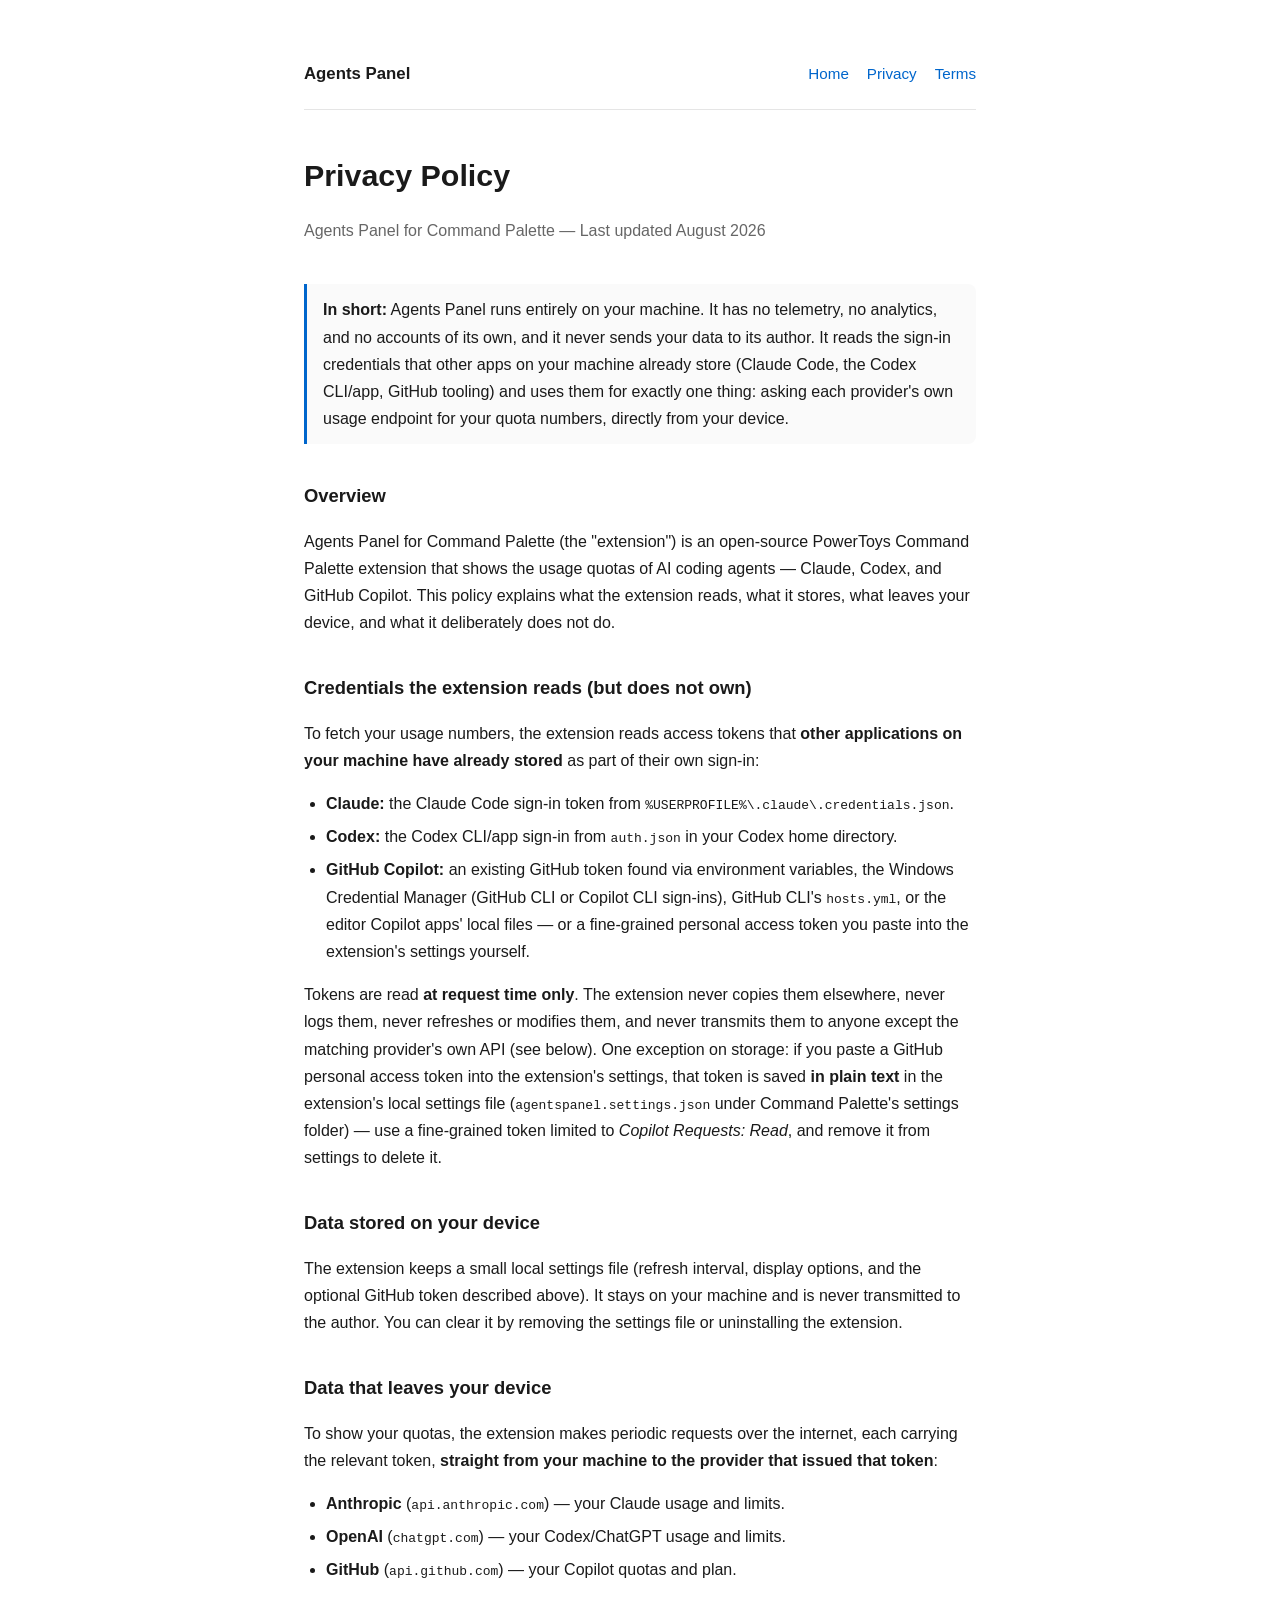
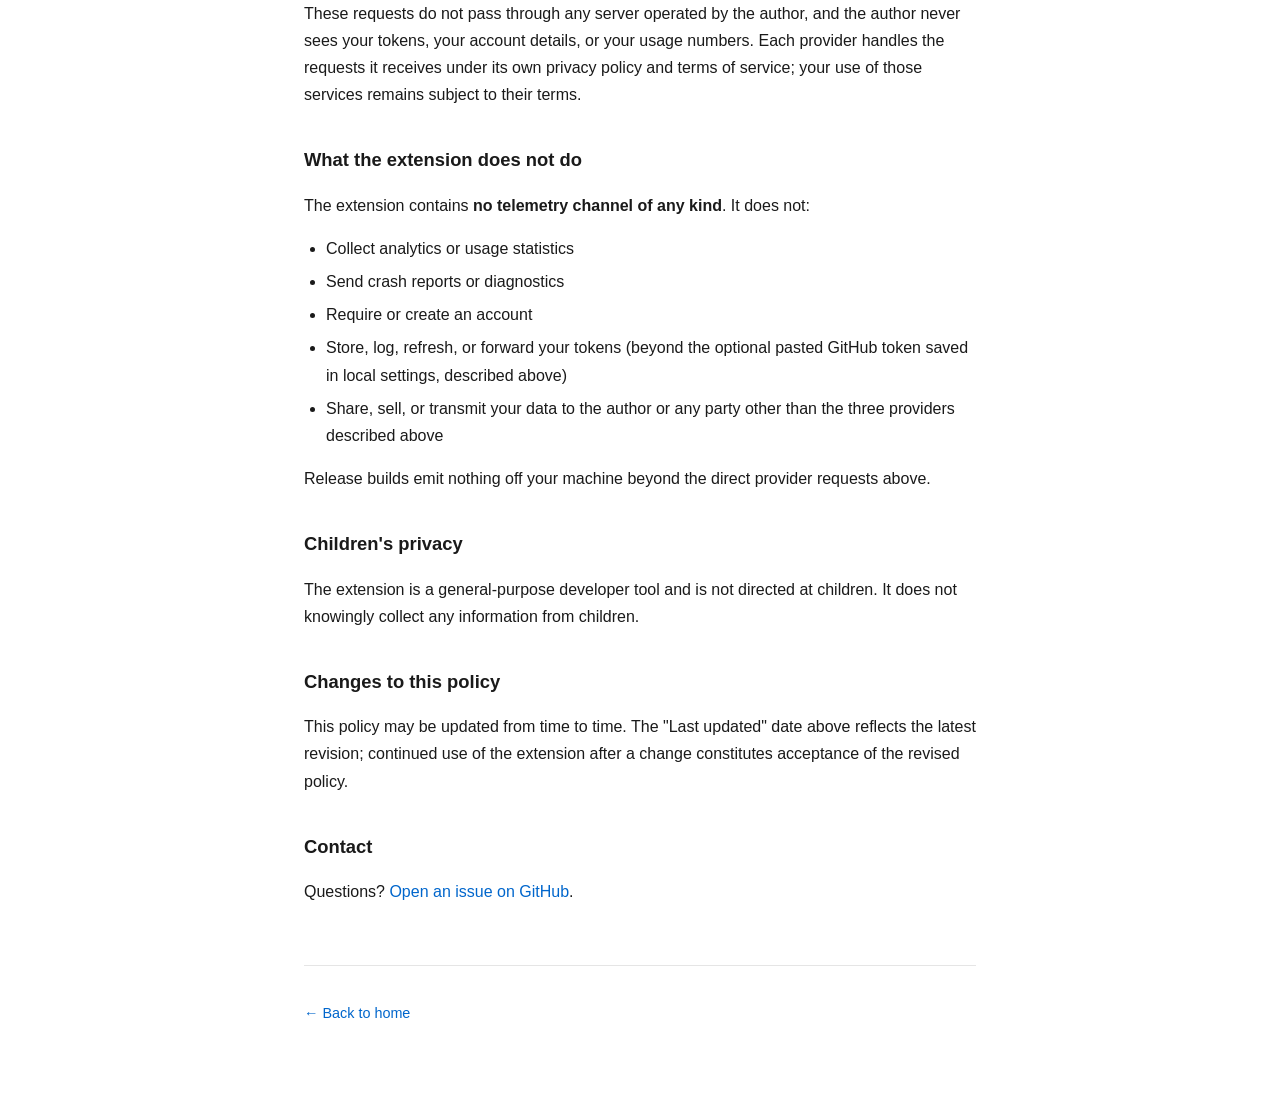
==== docs/privacy.html @ c9f559b7 "prep release" ====
<!DOCTYPE html>
<html lang="en">
<head>
  <meta charset="UTF-8" />
  <meta name="viewport" content="width=device-width, initial-scale=1.0" />
  <title>Privacy Policy — Agents Panel for Command Palette</title>
  <link rel="stylesheet" href="style.css" />
</head>
<body>
  <header class="site">
    <span class="name">Agents Panel</span>
    <nav>
      <a href="index.html">Home</a>
      <a href="privacy.html">Privacy</a>
      <a href="terms.html">Terms</a>
    </nav>
  </header>

  <h1>Privacy Policy</h1>
  <p class="subtitle">Agents Panel for Command Palette &mdash; Last updated August 2026</p>

  <div class="disclaimer">
    <strong>In short:</strong> Agents Panel runs entirely on your machine. It has no telemetry, no analytics, and no accounts of its own, and it never sends your data to its author. It reads the sign-in credentials that other apps on your machine already store (Claude Code, the Codex CLI/app, GitHub tooling) and uses them for exactly one thing: asking each provider's own usage endpoint for your quota numbers, directly from your device.
  </div>

  <h2>Overview</h2>
  <p>Agents Panel for Command Palette (the "extension") is an open-source PowerToys Command Palette extension that shows the usage quotas of AI coding agents &mdash; Claude, Codex, and GitHub Copilot. This policy explains what the extension reads, what it stores, what leaves your device, and what it deliberately does not do.</p>

  <h2>Credentials the extension reads (but does not own)</h2>
  <p>To fetch your usage numbers, the extension reads access tokens that <strong>other applications on your machine have already stored</strong> as part of their own sign-in:</p>
  <ul>
    <li><strong>Claude:</strong> the Claude Code sign-in token from <code>%USERPROFILE%\.claude\.credentials.json</code>.</li>
    <li><strong>Codex:</strong> the Codex CLI/app sign-in from <code>auth.json</code> in your Codex home directory.</li>
    <li><strong>GitHub Copilot:</strong> an existing GitHub token found via environment variables, the Windows Credential Manager (GitHub CLI or Copilot CLI sign-ins), GitHub CLI's <code>hosts.yml</code>, or the editor Copilot apps' local files &mdash; or a fine-grained personal access token you paste into the extension's settings yourself.</li>
  </ul>
  <p>Tokens are read <strong>at request time only</strong>. The extension never copies them elsewhere, never logs them, never refreshes or modifies them, and never transmits them to anyone except the matching provider's own API (see below). One exception on storage: if you paste a GitHub personal access token into the extension's settings, that token is saved <strong>in plain text</strong> in the extension's local settings file (<code>agentspanel.settings.json</code> under Command Palette's settings folder) &mdash; use a fine-grained token limited to <em>Copilot Requests: Read</em>, and remove it from settings to delete it.</p>

  <h2>Data stored on your device</h2>
  <p>The extension keeps a small local settings file (refresh interval, display options, and the optional GitHub token described above). It stays on your machine and is never transmitted to the author. You can clear it by removing the settings file or uninstalling the extension.</p>

  <h2>Data that leaves your device</h2>
  <p>To show your quotas, the extension makes periodic requests over the internet, each carrying the relevant token, <strong>straight from your machine to the provider that issued that token</strong>:</p>
  <ul>
    <li><strong>Anthropic</strong> (<code>api.anthropic.com</code>) &mdash; your Claude usage and limits.</li>
    <li><strong>OpenAI</strong> (<code>chatgpt.com</code>) &mdash; your Codex/ChatGPT usage and limits.</li>
    <li><strong>GitHub</strong> (<code>api.github.com</code>) &mdash; your Copilot quotas and plan.</li>
  </ul>
  <p>These requests do not pass through any server operated by the author, and the author never sees your tokens, your account details, or your usage numbers. Each provider handles the requests it receives under its own privacy policy and terms of service; your use of those services remains subject to their terms.</p>

  <h2>What the extension does not do</h2>
  <p>The extension contains <strong>no telemetry channel of any kind</strong>. It does not:</p>
  <ul>
    <li>Collect analytics or usage statistics</li>
    <li>Send crash reports or diagnostics</li>
    <li>Require or create an account</li>
    <li>Store, log, refresh, or forward your tokens (beyond the optional pasted GitHub token saved in local settings, described above)</li>
    <li>Share, sell, or transmit your data to the author or any party other than the three providers described above</li>
  </ul>
  <p>Release builds emit nothing off your machine beyond the direct provider requests above.</p>

  <h2>Children's privacy</h2>
  <p>The extension is a general-purpose developer tool and is not directed at children. It does not knowingly collect any information from children.</p>

  <h2>Changes to this policy</h2>
  <p>This policy may be updated from time to time. The "Last updated" date above reflects the latest revision; continued use of the extension after a change constitutes acceptance of the revised policy.</p>

  <h2>Contact</h2>
  <p>Questions? <a href="https://github.com/CostaFot/agents-panel-extension/issues">Open an issue on GitHub</a>.</p>

  <footer class="site">
    <p><a href="index.html">&larr; Back to home</a></p>
  </footer>
</body>
</html>
---- docs/style.css ----
:root {
  --bg: #ffffff;
  --fg: #1a1a1a;
  --muted: #666666;
  --link: #0066cc;
  --border: #e5e5e5;
  --card: #fafafa;
}

@media (prefers-color-scheme: dark) {
  :root {
    --bg: #15171a;
    --fg: #e8e8e8;
    --muted: #9aa0a6;
    --link: #5aa9ff;
    --border: #2a2d31;
    --card: #1c1f23;
  }
}

* { box-sizing: border-box; }

body {
  font-family: -apple-system, BlinkMacSystemFont, "Segoe UI", Roboto, sans-serif;
  max-width: 720px;
  margin: 0 auto;
  padding: 60px 24px 80px;
  color: var(--fg);
  background: var(--bg);
  line-height: 1.7;
}

a { color: var(--link); text-decoration: none; }
a:hover { text-decoration: underline; }

header.site {
  display: flex;
  align-items: center;
  gap: 12px;
  margin-bottom: 40px;
  padding-bottom: 20px;
  border-bottom: 1px solid var(--border);
}
header.site .name { font-weight: 600; font-size: 1.05rem; }
header.site nav { margin-left: auto; display: flex; gap: 18px; font-size: 0.95rem; }

h1 { font-size: 1.9rem; margin-bottom: 4px; }
h2 { font-size: 1.15rem; margin-top: 36px; }
.subtitle { color: var(--muted); margin-bottom: 40px; }

ul { padding-left: 22px; }
li { margin: 6px 0; }

.cards { display: grid; gap: 16px; margin-top: 32px; }
.card {
  display: block;
  border: 1px solid var(--border);
  background: var(--card);
  border-radius: 10px;
  padding: 18px 20px;
}
.card:hover { border-color: var(--link); text-decoration: none; }
.card .title { font-weight: 600; font-size: 1.05rem; color: var(--fg); }
.card .desc { color: var(--muted); font-size: 0.95rem; margin-top: 4px; }

footer.site {
  margin-top: 60px;
  padding-top: 20px;
  border-top: 1px solid var(--border);
  color: var(--muted);
  font-size: 0.9rem;
}

.disclaimer {
  border-left: 3px solid var(--link);
  background: var(--card);
  padding: 12px 16px;
  border-radius: 0 8px 8px 0;
  margin: 24px 0;
}
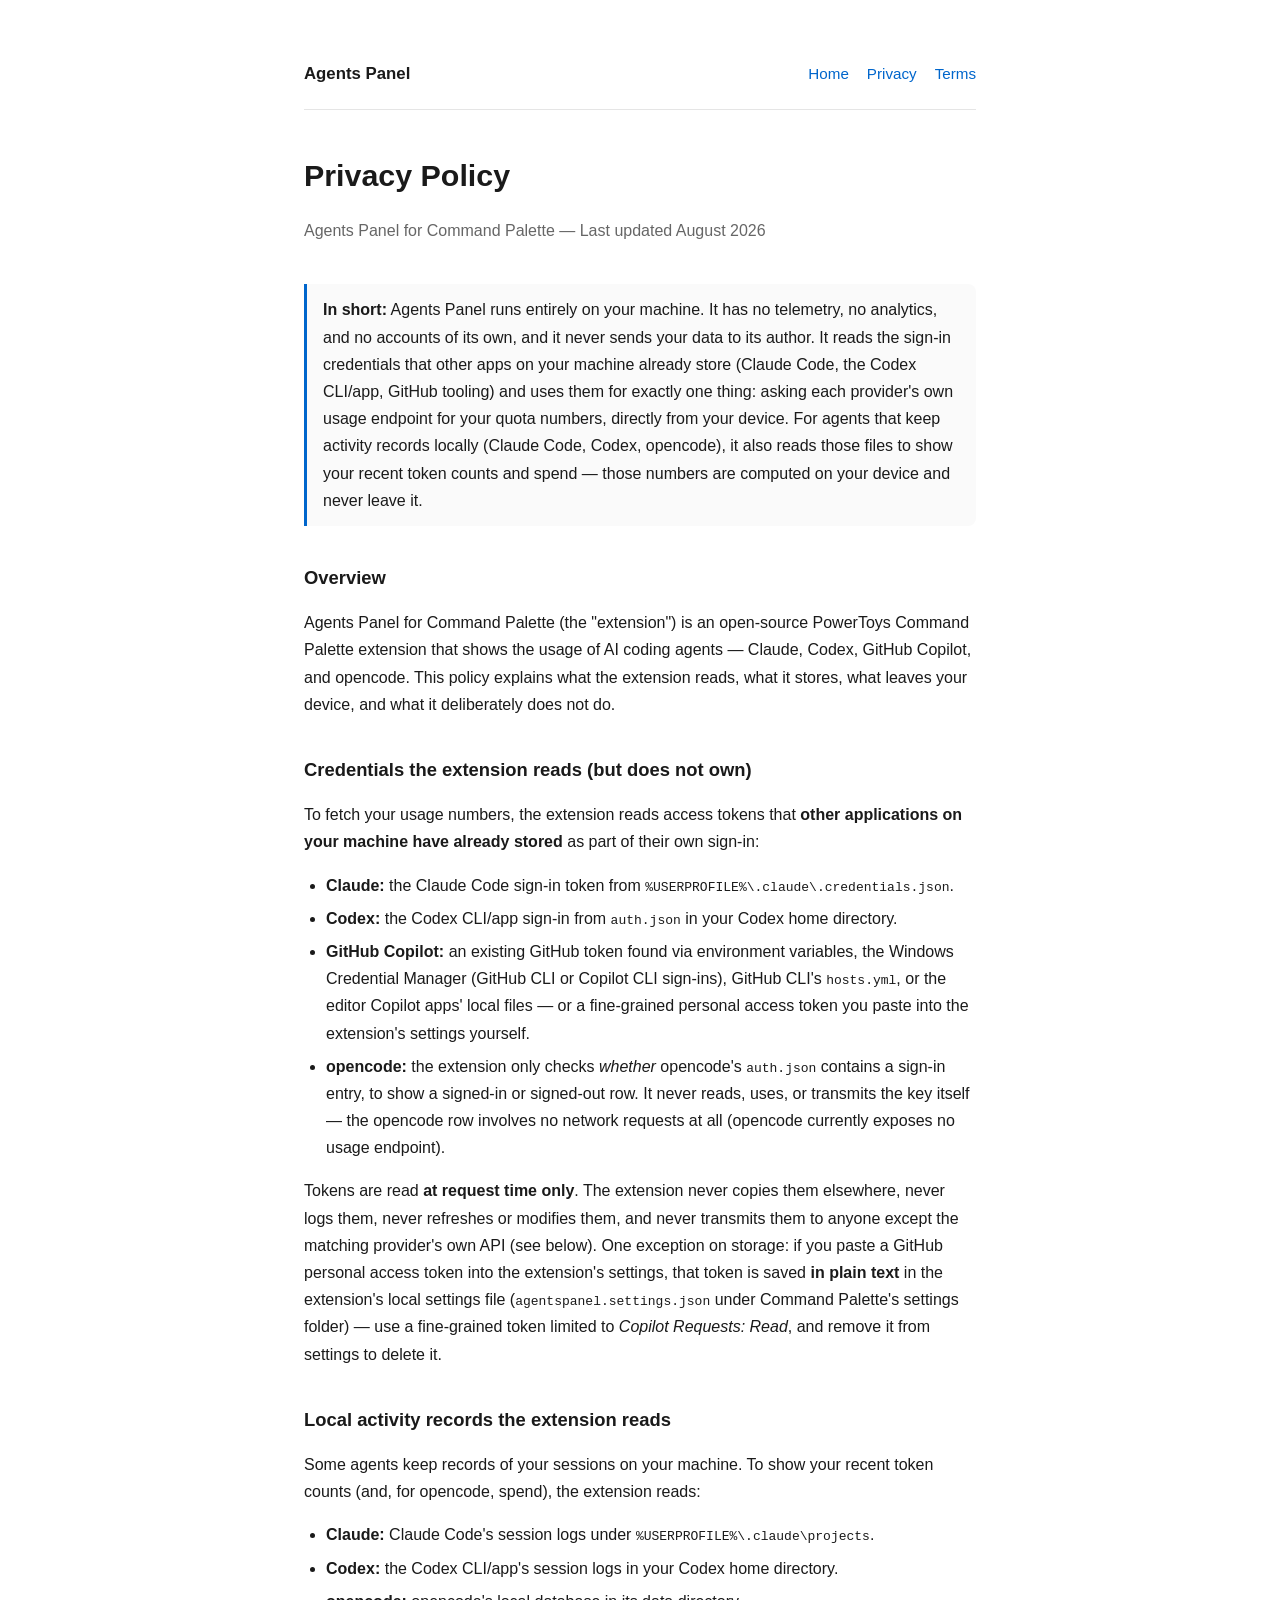
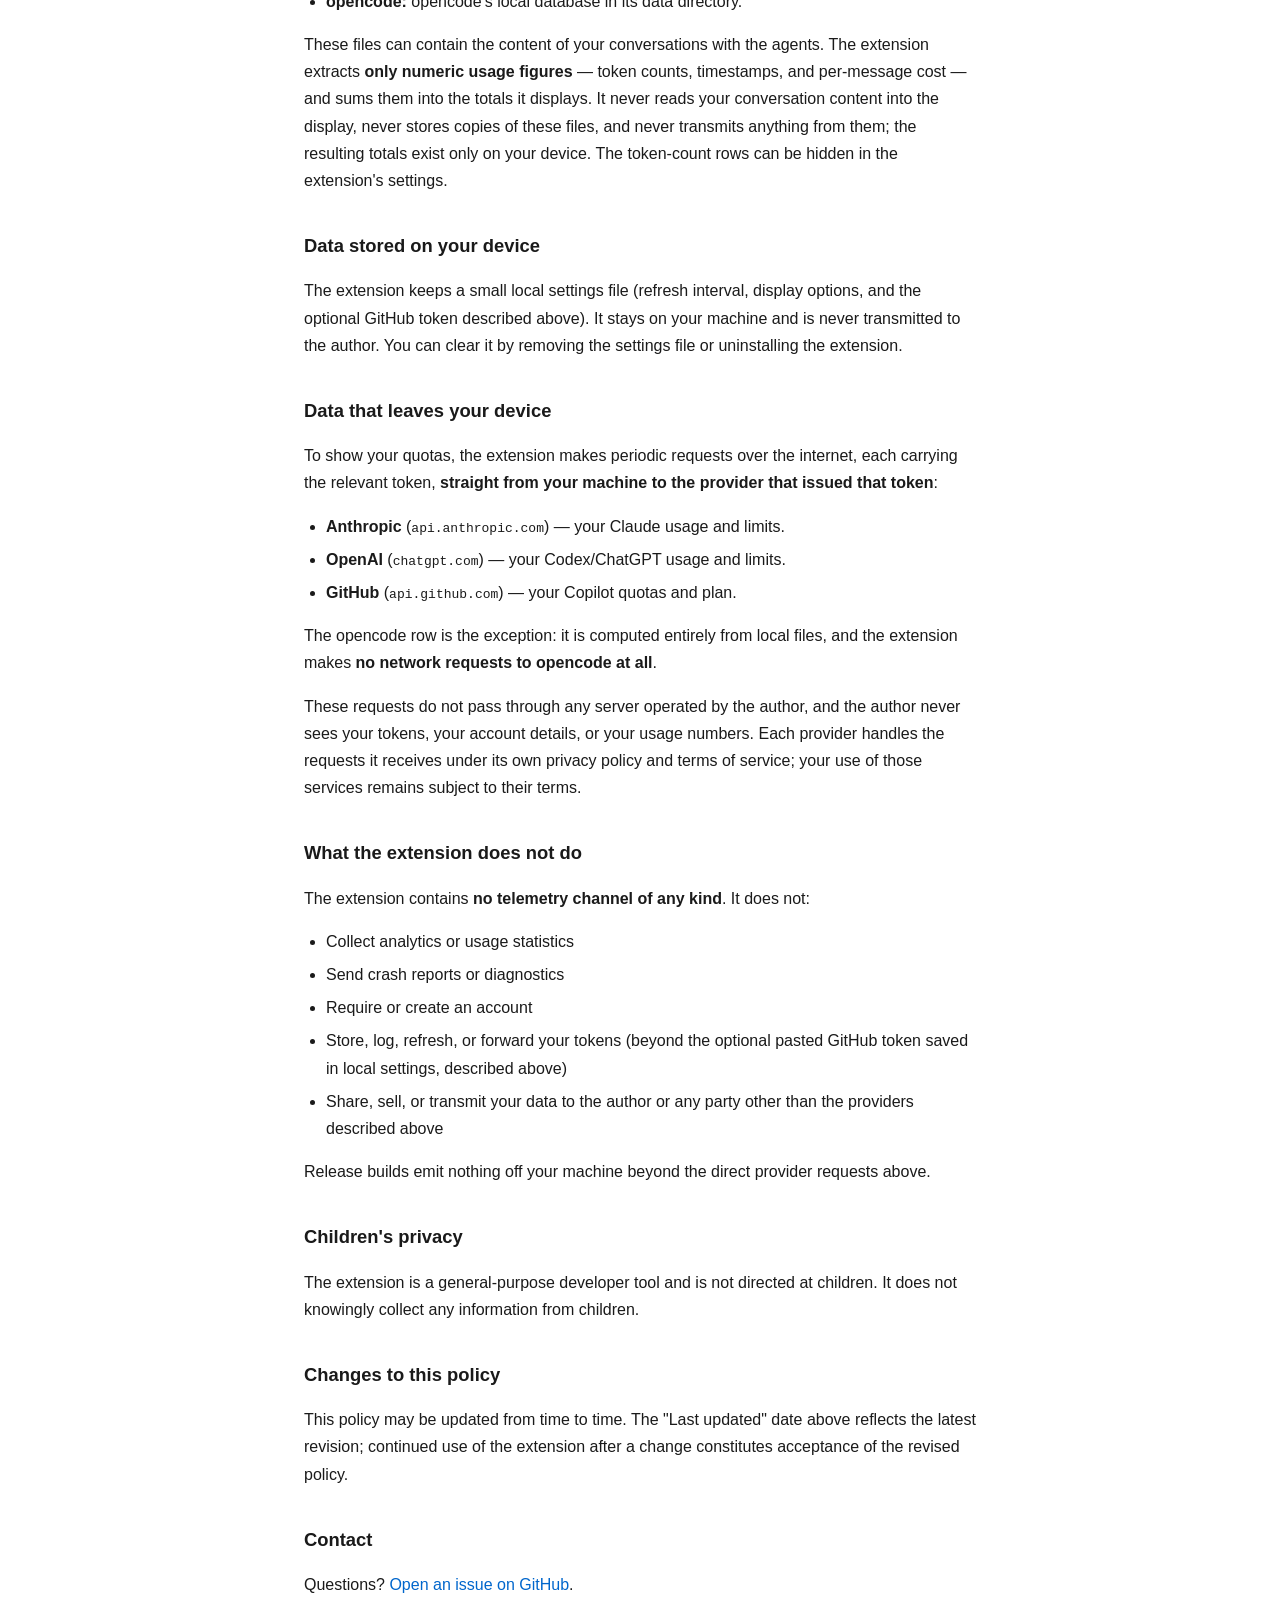
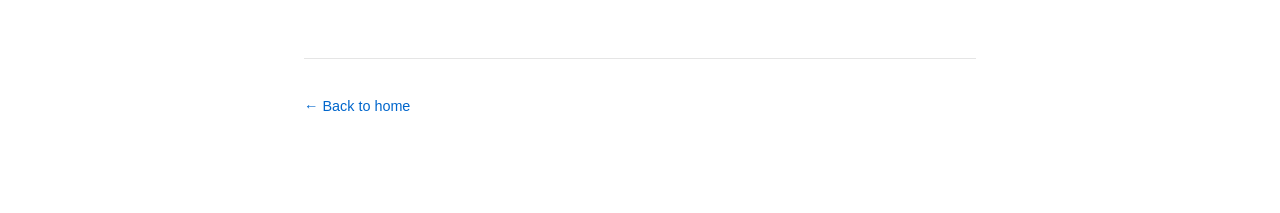
==== commit ad5d02d9: "opencode integration" ====
--- a/docs/privacy.html
+++ b/docs/privacy.html
@@ -20,11 +20,11 @@
   <p class="subtitle">Agents Panel for Command Palette &mdash; Last updated August 2026</p>
 
   <div class="disclaimer">
-    <strong>In short:</strong> Agents Panel runs entirely on your machine. It has no telemetry, no analytics, and no accounts of its own, and it never sends your data to its author. It reads the sign-in credentials that other apps on your machine already store (Claude Code, the Codex CLI/app, GitHub tooling) and uses them for exactly one thing: asking each provider's own usage endpoint for your quota numbers, directly from your device.
+    <strong>In short:</strong> Agents Panel runs entirely on your machine. It has no telemetry, no analytics, and no accounts of its own, and it never sends your data to its author. It reads the sign-in credentials that other apps on your machine already store (Claude Code, the Codex CLI/app, GitHub tooling) and uses them for exactly one thing: asking each provider's own usage endpoint for your quota numbers, directly from your device. For agents that keep activity records locally (Claude Code, Codex, opencode), it also reads those files to show your recent token counts and spend &mdash; those numbers are computed on your device and never leave it.
   </div>
 
   <h2>Overview</h2>
-  <p>Agents Panel for Command Palette (the "extension") is an open-source PowerToys Command Palette extension that shows the usage quotas of AI coding agents &mdash; Claude, Codex, and GitHub Copilot. This policy explains what the extension reads, what it stores, what leaves your device, and what it deliberately does not do.</p>
+  <p>Agents Panel for Command Palette (the "extension") is an open-source PowerToys Command Palette extension that shows the usage of AI coding agents &mdash; Claude, Codex, GitHub Copilot, and opencode. This policy explains what the extension reads, what it stores, what leaves your device, and what it deliberately does not do.</p>
 
   <h2>Credentials the extension reads (but does not own)</h2>
   <p>To fetch your usage numbers, the extension reads access tokens that <strong>other applications on your machine have already stored</strong> as part of their own sign-in:</p>
@@ -32,8 +32,18 @@
     <li><strong>Claude:</strong> the Claude Code sign-in token from <code>%USERPROFILE%\.claude\.credentials.json</code>.</li>
     <li><strong>Codex:</strong> the Codex CLI/app sign-in from <code>auth.json</code> in your Codex home directory.</li>
     <li><strong>GitHub Copilot:</strong> an existing GitHub token found via environment variables, the Windows Credential Manager (GitHub CLI or Copilot CLI sign-ins), GitHub CLI's <code>hosts.yml</code>, or the editor Copilot apps' local files &mdash; or a fine-grained personal access token you paste into the extension's settings yourself.</li>
+    <li><strong>opencode:</strong> the extension only checks <em>whether</em> opencode's <code>auth.json</code> contains a sign-in entry, to show a signed-in or signed-out row. It never reads, uses, or transmits the key itself &mdash; the opencode row involves no network requests at all (opencode currently exposes no usage endpoint).</li>
   </ul>
   <p>Tokens are read <strong>at request time only</strong>. The extension never copies them elsewhere, never logs them, never refreshes or modifies them, and never transmits them to anyone except the matching provider's own API (see below). One exception on storage: if you paste a GitHub personal access token into the extension's settings, that token is saved <strong>in plain text</strong> in the extension's local settings file (<code>agentspanel.settings.json</code> under Command Palette's settings folder) &mdash; use a fine-grained token limited to <em>Copilot Requests: Read</em>, and remove it from settings to delete it.</p>
+
+  <h2>Local activity records the extension reads</h2>
+  <p>Some agents keep records of your sessions on your machine. To show your recent token counts (and, for opencode, spend), the extension reads:</p>
+  <ul>
+    <li><strong>Claude:</strong> Claude Code's session logs under <code>%USERPROFILE%\.claude\projects</code>.</li>
+    <li><strong>Codex:</strong> the Codex CLI/app's session logs in your Codex home directory.</li>
+    <li><strong>opencode:</strong> opencode's local database in its data directory.</li>
+  </ul>
+  <p>These files can contain the content of your conversations with the agents. The extension extracts <strong>only numeric usage figures</strong> &mdash; token counts, timestamps, and per-message cost &mdash; and sums them into the totals it displays. It never reads your conversation content into the display, never stores copies of these files, and never transmits anything from them; the resulting totals exist only on your device. The token-count rows can be hidden in the extension's settings.</p>
 
   <h2>Data stored on your device</h2>
   <p>The extension keeps a small local settings file (refresh interval, display options, and the optional GitHub token described above). It stays on your machine and is never transmitted to the author. You can clear it by removing the settings file or uninstalling the extension.</p>
@@ -45,6 +55,7 @@
     <li><strong>OpenAI</strong> (<code>chatgpt.com</code>) &mdash; your Codex/ChatGPT usage and limits.</li>
     <li><strong>GitHub</strong> (<code>api.github.com</code>) &mdash; your Copilot quotas and plan.</li>
   </ul>
+  <p>The opencode row is the exception: it is computed entirely from local files, and the extension makes <strong>no network requests to opencode at all</strong>.</p>
   <p>These requests do not pass through any server operated by the author, and the author never sees your tokens, your account details, or your usage numbers. Each provider handles the requests it receives under its own privacy policy and terms of service; your use of those services remains subject to their terms.</p>
 
   <h2>What the extension does not do</h2>
@@ -54,7 +65,7 @@
     <li>Send crash reports or diagnostics</li>
     <li>Require or create an account</li>
     <li>Store, log, refresh, or forward your tokens (beyond the optional pasted GitHub token saved in local settings, described above)</li>
-    <li>Share, sell, or transmit your data to the author or any party other than the three providers described above</li>
+    <li>Share, sell, or transmit your data to the author or any party other than the providers described above</li>
   </ul>
   <p>Release builds emit nothing off your machine beyond the direct provider requests above.</p>
 
